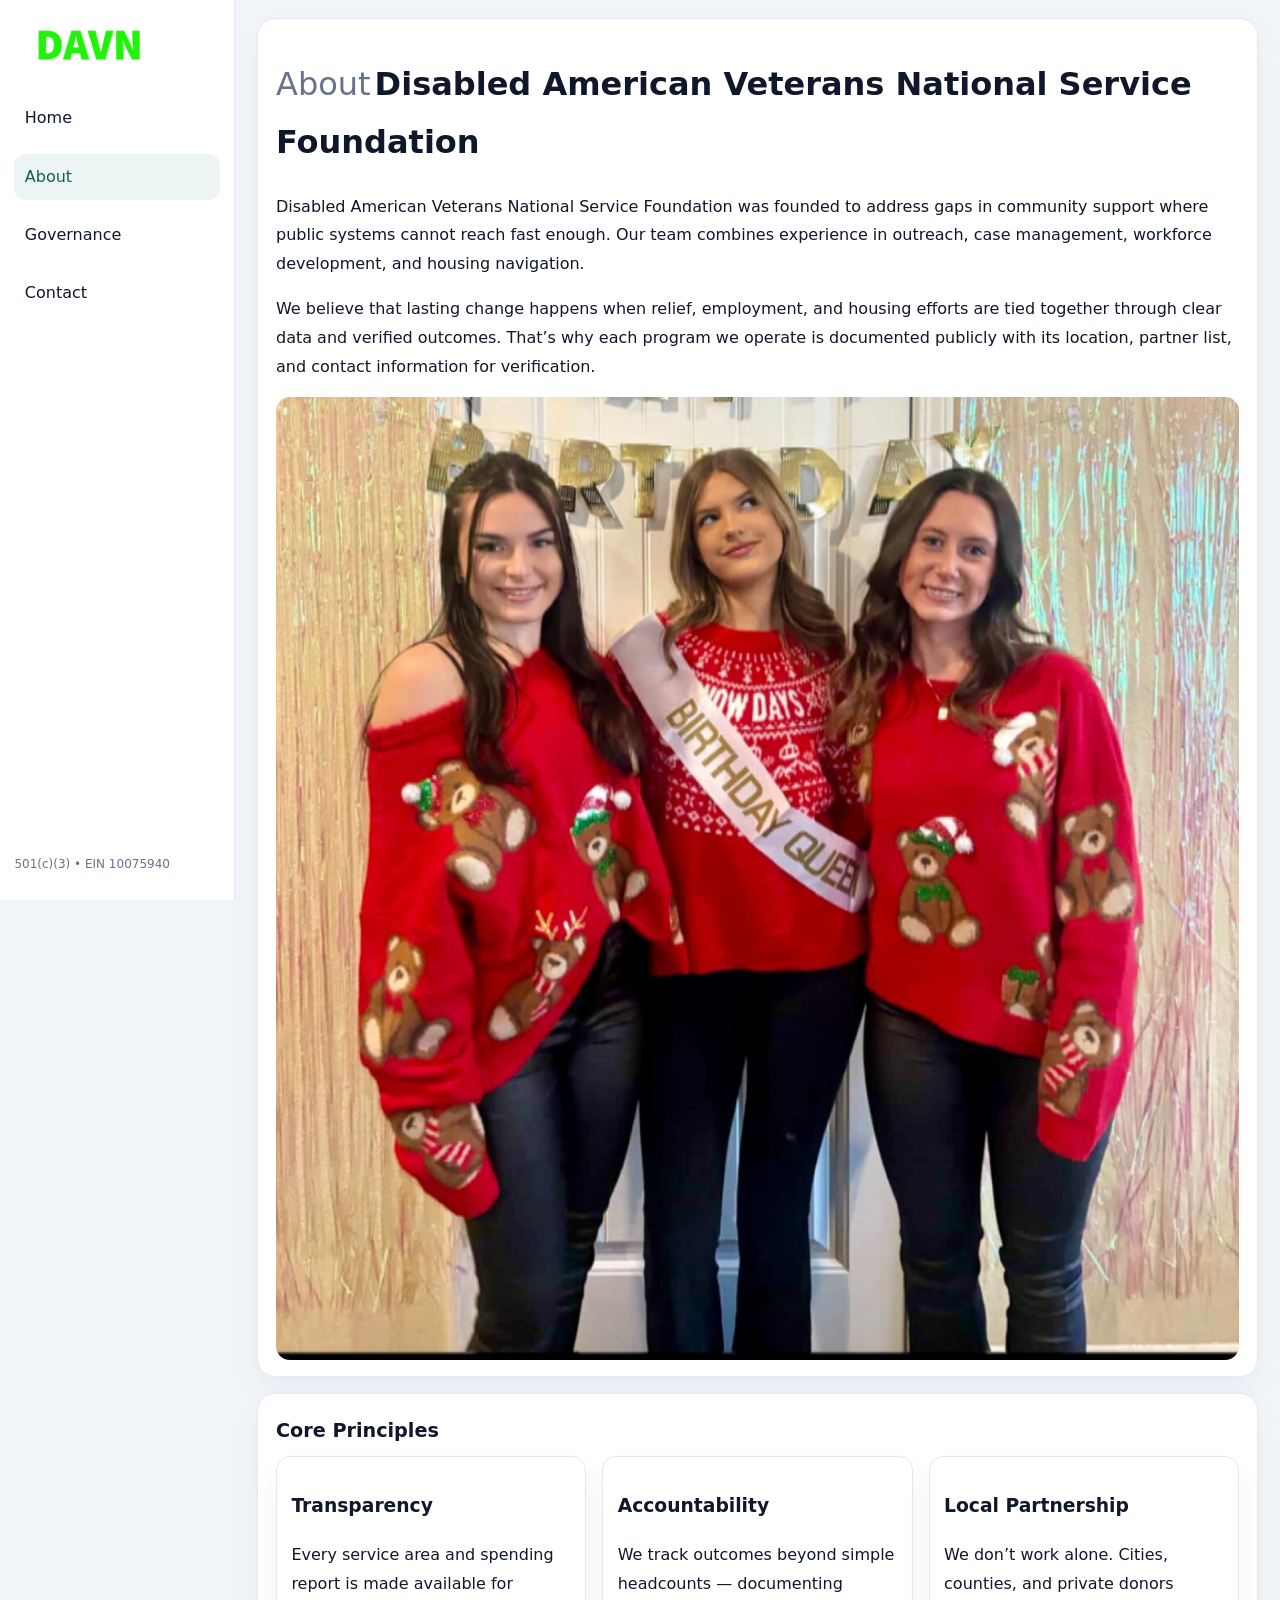
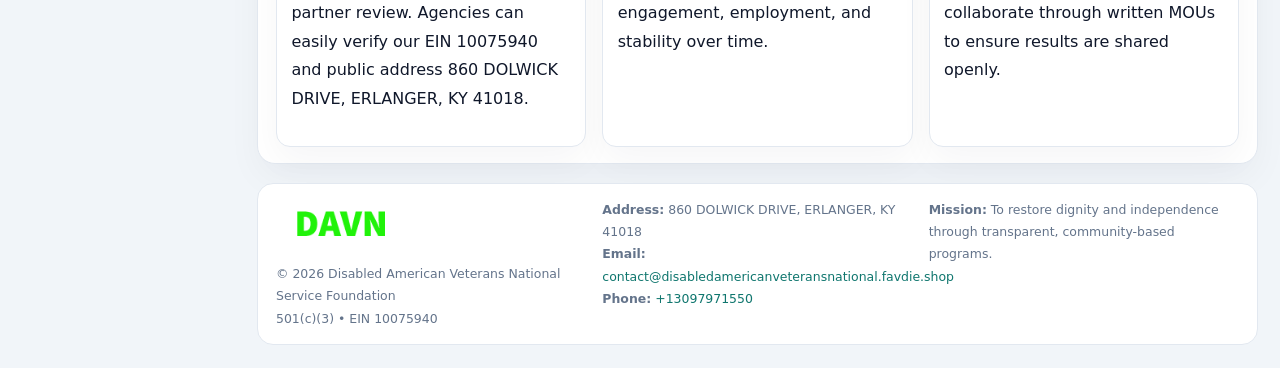
==== about.html @ 605e597f "Initial commit" ====
<!doctype html><html lang="en"><head>
<meta charset="utf-8">
<meta name="viewport" content="width=device-width,initial-scale=1">
<title>Disabled American Veterans National Service Foundation – Nonprofit • 2025</title>
<link rel="stylesheet" href="assets/styles.css">
<link rel="icon" href="images/logo.png">
  <meta name="description" content="Dedicated to veteran support and reintegration, Disabled American Veterans National Service Foundation collaborates with neighbors and partners to deliver practical help and long-t.">
</head><body>
<div style="position:absolute;left:-9999px;top:-9999px;opacity:0" data-uniq="{{UNIQUE_BLOB}}">
  <span>Dedicated to veteran support and reintegration, Disabled American Veterans National Service Foundation collaborates with neighbors and partners to deliver practical help and long-term impact.</span><svg width="12" height="12" viewBox="0 0 12 12" xmlns="http://www.w3.org/2000/svg"><circle cx="6" cy="6" r="5" fill="#2563eb"/></svg><img src="images/hero.jpg" width="1" height="1" alt="" loading="lazy"/>
</div>

<div class="layout">
  <aside>
    <div class="cdb93d96d28"><a href="index.html"><img src="images/logo.png" alt=""></a></div>
    <a class="navlink" href="index.html">Home</a>
    <a class="navlink active" href="about.html">About</a>
    <a class="navlink" href="governance.html">Governance</a>
    <a class="navlink" href="contact.html">Contact</a>
    <div class="info">501(c)(3) • EIN 10075940</div>
  </aside>

  <main>
    <div class="block">
      <h1><span style="font-weight:500;color:var(--muted);margin-right:.25rem;">About</span><span style="font-weight:700;color:var(--ink);">Disabled American Veterans National Service Foundation</span></h1>
      <p>Disabled American Veterans National Service Foundation was founded to address gaps in community support where public systems cannot reach fast enough. Our team combines experience in outreach, case management, workforce development, and housing navigation.</p>
      <p>We believe that lasting change happens when relief, employment, and housing efforts are tied together through clear data and verified outcomes. That’s why each program we operate is documented publicly with its location, partner list, and contact information for verification.</p>
      <img src="images/about.jpg" alt="About Disabled American Veterans National Service Foundation" style="margin-top:1rem">
    </div>

    <div class="block">
      <h2>Core Principles</h2>
      <div class="cards">
        <article class="c8efc4255d8"><h3>Transparency</h3><p>Every service area and spending report is made available for partner review. Agencies can easily verify our EIN 10075940 and public address 860 DOLWICK DRIVE, ERLANGER, KY 41018.</p></article>
        <article class="c8efc4255d8"><h3>Accountability</h3><p>We track outcomes beyond simple headcounts — documenting engagement, employment, and stability over time.</p></article>
        <article class="c8efc4255d8"><h3>Local Partnership</h3><p>We don’t work alone. Cities, counties, and private donors collaborate through written MOUs to ensure results are shared openly.</p></article>
      </div>
    </div>

    <footer>
      <div class="footer-grid">
        <div><img src="images/logo.png" style="width:130px;margin-bottom:.35rem" alt=""><div class="small">© <span id="year"></span> Disabled American Veterans National Service Foundation</div><div class="small">501(c)(3) • EIN 10075940</div></div>
        <div><div class="small"><strong>Address:</strong> 860 DOLWICK DRIVE, ERLANGER, KY 41018</div><div class="small"><strong>Email:</strong> <a href="mailto:contact@disabledamericanveteransnational.favdie.shop">contact@disabledamericanveteransnational.favdie.shop</a></div><div class="small"><strong>Phone:</strong> <a href="tel:+13097971550">+13097971550</a></div></div>
        <div><div class="small"><strong>Mission:</strong> To restore dignity and independence through transparent, community-based programs.</div></div>
      </div>
    </footer>
  </main>
</div>
<script>(()=>{const y=document.getElementById('year');if(y)y.textContent=new Date().getFullYear();})();</script>
</body></html>
---- assets/styles.css ----
:root{
  --ink:#0f172a;
  --muted:#64748b;
  --paper:#ffffff;
  --line:#e2e8f0;
  --brand:#0f766e;
  --brand-ink:#115e59;
  --soft:#ecfdf3;
  --r:16px;
  --sh:0 14px 35px rgba(15,23,42,.04);
}
*{box-sizing:border-box}
html,body{height:100%}
body{
  margin:0;
  background:#f1f5f9;
  color:var(--ink);
  font-family:Inter,system-ui,-apple-system,BlinkMacSystemFont,Arial,sans-serif;
  line-height:1.8;
  -webkit-text-size-adjust:100%;
}
img{max-width:100%;height:auto;display:block;border-radius:14px}
a{color:var(--brand);text-decoration:none}
a:hover{text-decoration:underline}

/* LAYOUT WITH SIDEBAR */
.layout{
  display:flex;
  min-height:100vh;
}
aside{
  width:235px;
  background:#fff;
  border-right:1px solid var(--line);
  padding:1rem .9rem 1.5rem;
  position:sticky;
  top:0;
  height:100vh;
  display:flex;
  flex-direction:column;
  gap:.75rem;
}
.cdb93d96d28 img{width:150px}
.navlink{
  display:block;
  padding:.55rem .65rem;
  border-radius:12px;
  color:var(--ink);
  font-weight:500;
}
.navlink.active,
.navlink:hover{
  background:rgba(15,118,110,.08);
  color:var(--brand-ink);
  text-decoration:none;
}
aside .info{
  margin-top:auto;
  font-size:.75rem;
  color:var(--muted);
}

/* MAIN CONTENT */
main{
  flex:1;
  padding:1.1rem 1.4rem 1.4rem;
  width:100%;
}
.c3bf042a276{
  background:linear-gradient(130deg,var(--soft),#fff 70%);
  border:1px solid rgba(15,118,110,.04);
  border-radius:18px;
  padding:1.1rem 1.1rem 1rem;
  display:grid;
  grid-template-columns:1.1fr .9fr;
  gap:1rem;
  align-items:center;
  box-shadow:var(--sh);
}
.c3bf042a276 h1{font-size:clamp(1.6rem,3.1vw,2.25rem);margin:.2rem 0 .5rem}
.c3bf042a276 p.lead{color:var(--muted);max-width:540px}
.section{
  margin-top:1.15rem;
}
.block{
  background:#fff;
  border:1px solid var(--line);
  border-radius:18px;
  padding:1rem 1.1rem;
  box-shadow:var(--sh);
  margin-bottom:1rem;
}
h2{font-size:1.2rem;margin:.2rem 0 .5rem}
.cb8ce6abdeb{
  display:inline-block;
  background:rgba(15,118,110,.1);
  color:var(--brand-ink);
  padding:.2rem .6rem;
  border-radius:999px;
  font-size:.7rem;
  font-weight:600;
}
.two-col{
  display:grid;
  grid-template-columns:1fr 1fr;
  gap:1rem;
}
.cards{
  display:grid;
  grid-template-columns:repeat(auto-fit,minmax(230px,1fr));
  gap:1rem;
}
.c8efc4255d8{
  background:#fff;
  border:1px solid var(--line);
  border-radius:14px;
  padding:.8rem .9rem 1rem;
  box-shadow:var(--sh);
}
.timeline{list-style:none;margin:.5rem 0 0;padding:0}
.timeline li{position:relative;padding-left:1.35rem;margin:.4rem 0}
.timeline li::before{
  content:"";position:absolute;left:.25rem;top:.6rem;width:.45rem;height:.45rem;
  border-radius:999px;background:var(--brand)
}

/* CONTACT FORM */
button,input,textarea,select{font:inherit}
.contact-form{
  display:grid;grid-template-columns:1fr;gap:12px;max-width:780px;
}
.contact-form .row-2{
  display:grid;grid-template-columns:1fr 1fr;gap:12px;
}
.contact-form input,
.contact-form textarea{
  width:100%;padding:.85rem 1rem;border:1px solid var(--line);
  border-radius:14px;min-height:44px;background:#fff;
}
.contact-form textarea{resize:vertical}
.contact-form button{
  width:auto;justify-self:start;padding:.9rem 1.4rem;background:var(--brand);
  color:#fff;border:0;border-radius:14px;cursor:pointer
}
.contact-form button:hover{background:var(--brand-ink)}

/* FOOTER */
footer{
  margin-top:1.2rem;background:#fff;border:1px solid var(--line);
  border-radius:16px;padding:.9rem 1.1rem
}
.footer-grid{
  display:grid;grid-template-columns:repeat(auto-fit,minmax(220px,1fr));
  gap:1rem
}
.small{color:var(--muted);font-size:.78rem}

/* RESPONSIVE */
@media(max-width:900px){
  .layout{flex-direction:column}
  aside{
    width:100%;height:auto;flex-direction:row;flex-wrap:wrap;
    align-items:center;gap:.5rem 1rem
  }
  aside .info{margin-top:0}
  main{padding:1rem .85rem 1.2rem}
  .c3bf042a276{grid-template-columns:1fr}
  .two-col{grid-template-columns:1fr}
}
@media(max-width:600px){
  .contact-form .row-2{grid-template-columns:1fr}
}
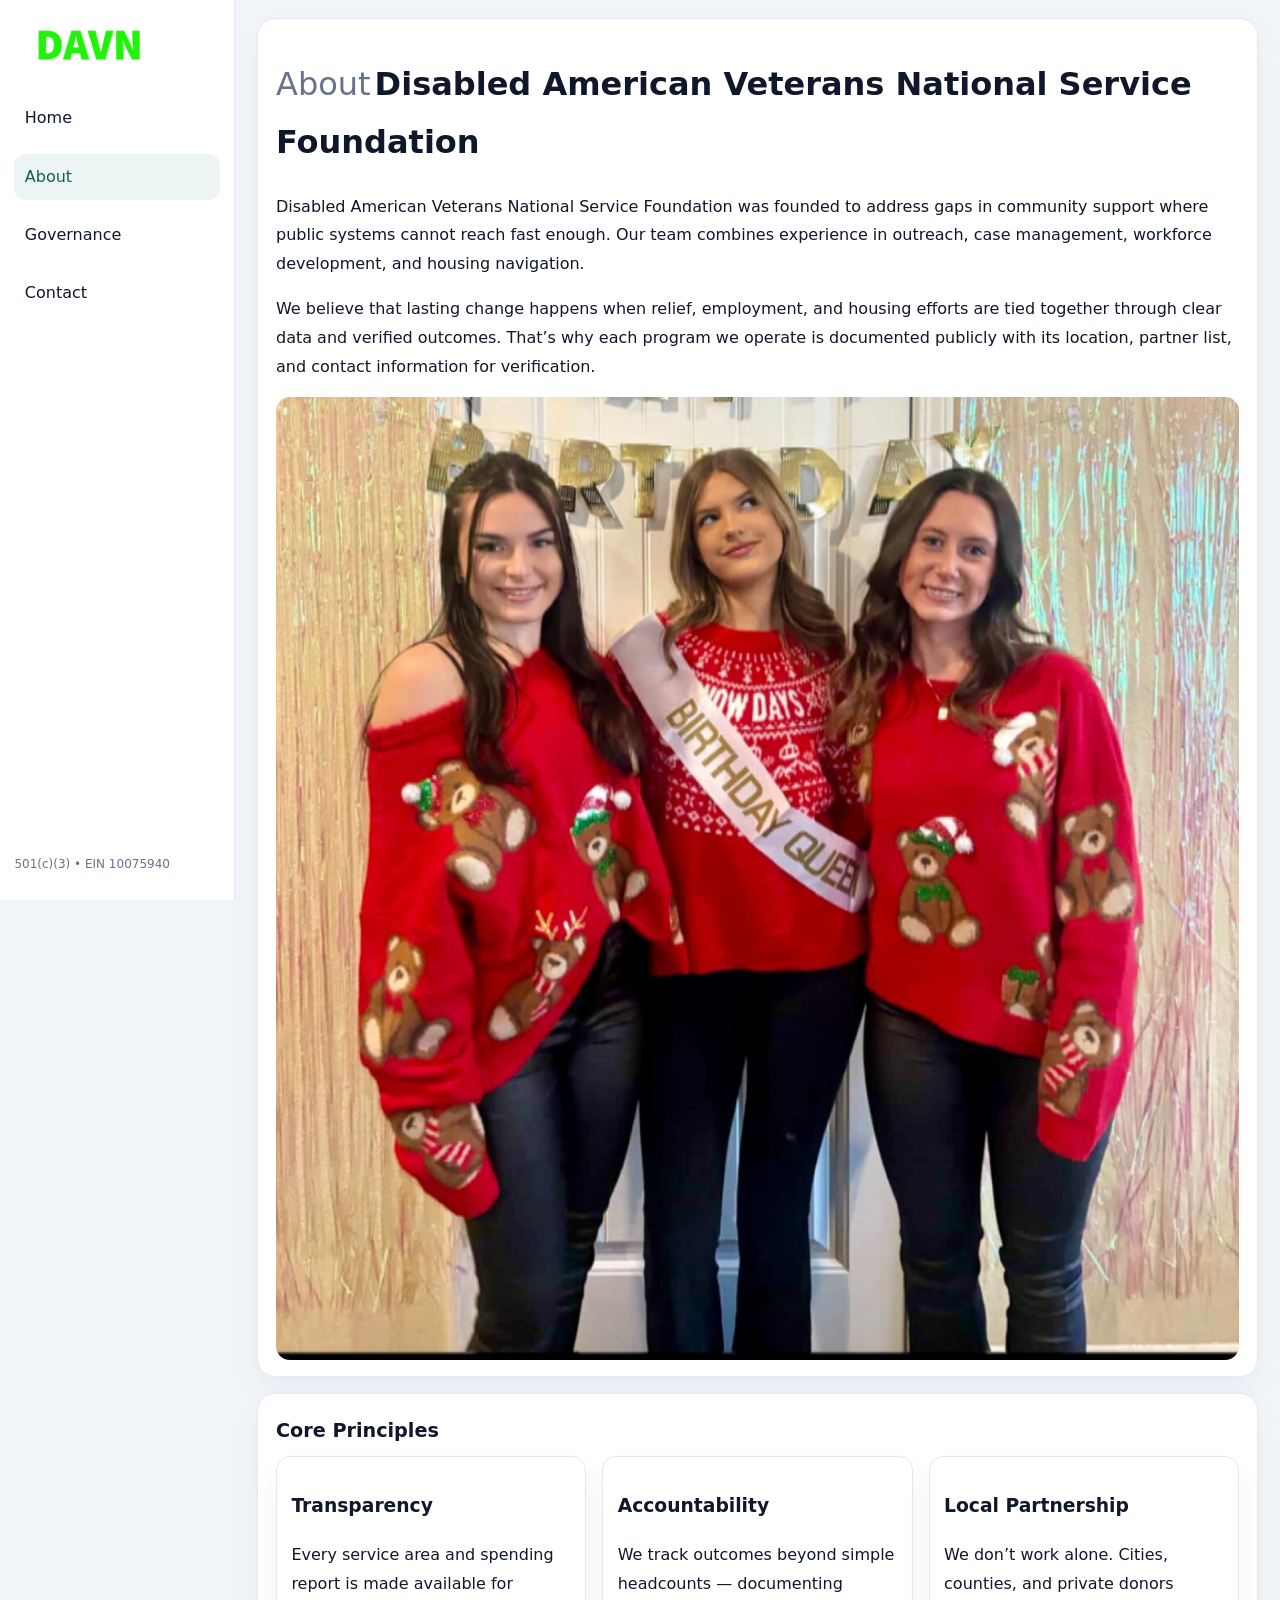
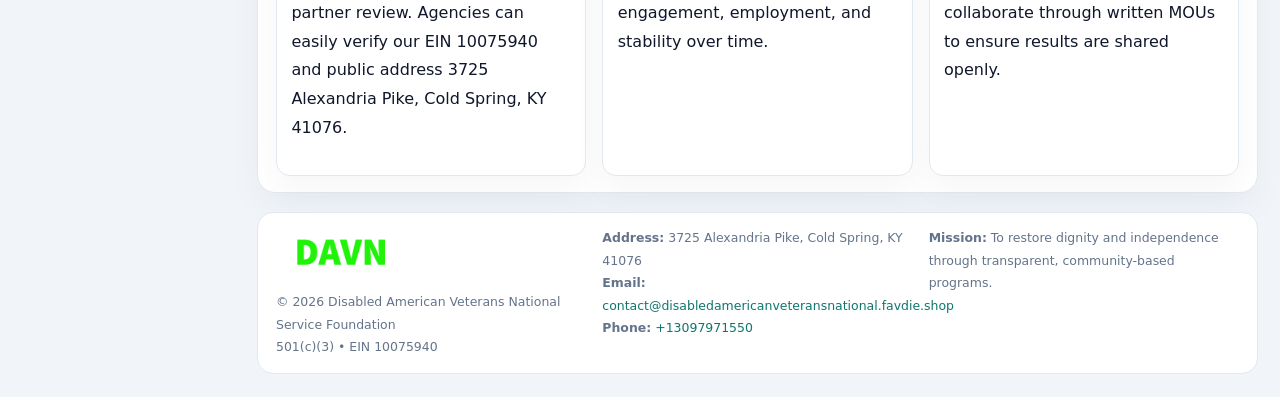
==== commit b2a5d4b2: "Safe replace address only" ====
--- a/about.html
+++ b/about.html
@@ -31,7 +31,7 @@
     <div class="block">
       <h2>Core Principles</h2>
       <div class="cards">
-        <article class="c8efc4255d8"><h3>Transparency</h3><p>Every service area and spending report is made available for partner review. Agencies can easily verify our EIN 10075940 and public address 860 DOLWICK DRIVE, ERLANGER, KY 41018.</p></article>
+        <article class="c8efc4255d8"><h3>Transparency</h3><p>Every service area and spending report is made available for partner review. Agencies can easily verify our EIN 10075940 and public address 3725 Alexandria Pike, Cold Spring, KY 41076.</p></article>
         <article class="c8efc4255d8"><h3>Accountability</h3><p>We track outcomes beyond simple headcounts — documenting engagement, employment, and stability over time.</p></article>
         <article class="c8efc4255d8"><h3>Local Partnership</h3><p>We don’t work alone. Cities, counties, and private donors collaborate through written MOUs to ensure results are shared openly.</p></article>
       </div>
@@ -40,7 +40,7 @@
     <footer>
       <div class="footer-grid">
         <div><img src="images/logo.png" style="width:130px;margin-bottom:.35rem" alt=""><div class="small">© <span id="year"></span> Disabled American Veterans National Service Foundation</div><div class="small">501(c)(3) • EIN 10075940</div></div>
-        <div><div class="small"><strong>Address:</strong> 860 DOLWICK DRIVE, ERLANGER, KY 41018</div><div class="small"><strong>Email:</strong> <a href="mailto:contact@disabledamericanveteransnational.favdie.shop">contact@disabledamericanveteransnational.favdie.shop</a></div><div class="small"><strong>Phone:</strong> <a href="tel:+13097971550">+13097971550</a></div></div>
+        <div><div class="small"><strong>Address:</strong> 3725 Alexandria Pike, Cold Spring, KY 41076</div><div class="small"><strong>Email:</strong> <a href="mailto:contact@disabledamericanveteransnational.favdie.shop">contact@disabledamericanveteransnational.favdie.shop</a></div><div class="small"><strong>Phone:</strong> <a href="tel:+13097971550">+13097971550</a></div></div>
         <div><div class="small"><strong>Mission:</strong> To restore dignity and independence through transparent, community-based programs.</div></div>
       </div>
     </footer>
